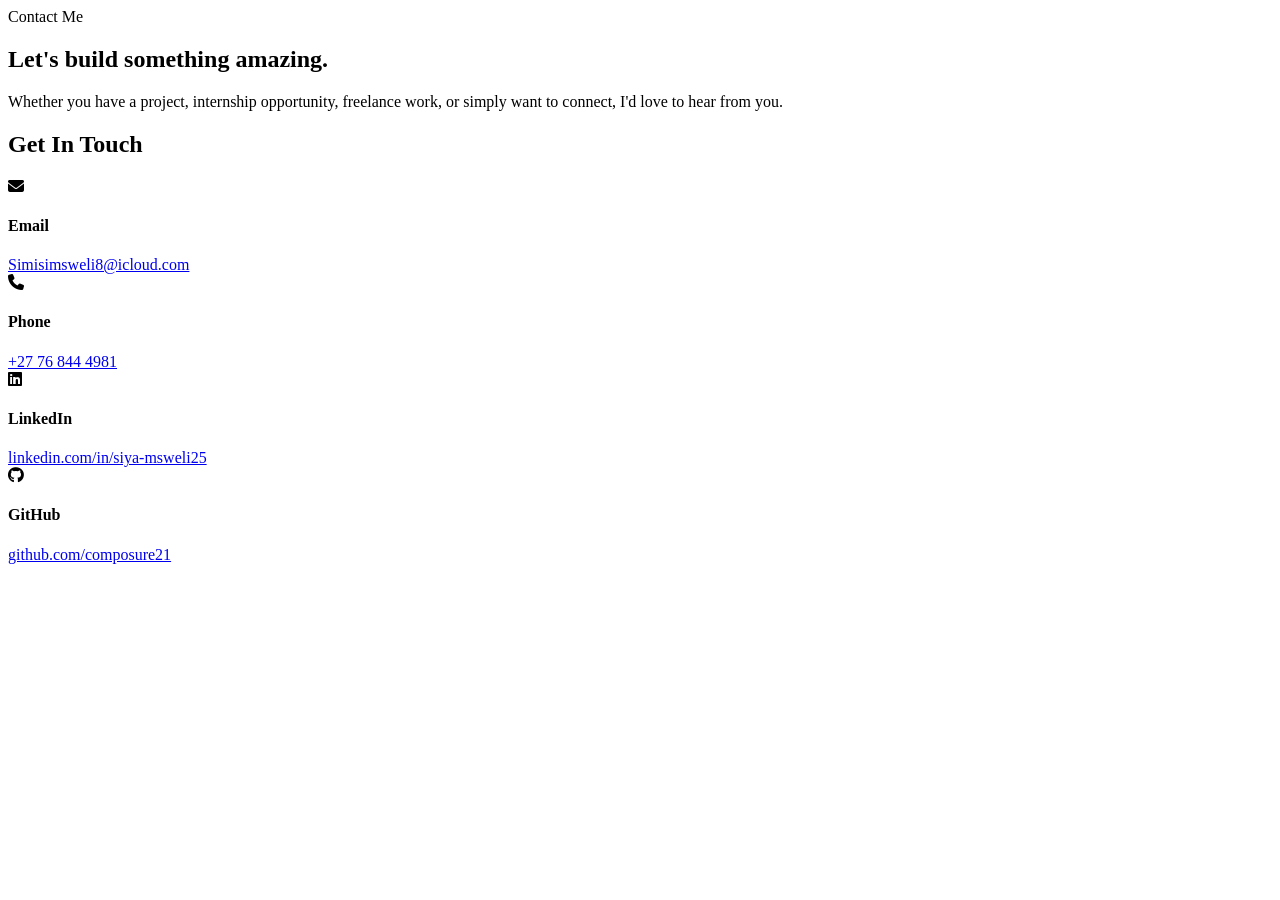
==== contact.html @ e55d7bf2 "contact.html" ====
<!DOCTYPE html>
<html lang="en">
<head>
  <meta charset="UTF-8">
  <meta name="viewport" content="width=device-width, initial-scale=1.0">
  <title>Contact</title>

  <!-- Styles -->
  <link rel="stylesheet" href="css/site.css">
  <link rel="stylesheet" href="https://cdnjs.cloudflare.com/ajax/libs/font-awesome/6.7.2/css/all.min.css">
</head>
<body>

  <!-- CONTACT -->
  <section class="contact-page">
    <div class="container contact-grid">

      <!-- Left -->
      <div class="contact-info fade-left">
        <span class="badge">Contact Me</span>
        <h1>
          Let's build <span>something amazing.</span>
        </h1>
        <p>
          Whether you have a project, internship opportunity,
          freelance work, or simply want to connect,
          I'd love to hear from you.
        </p>
      </div>

      <!-- Right -->
      <div class="contact-card fade-right">
        <h2>Get In Touch</h2>

        <div class="contact-details">

          <!-- Email -->
          <div class="contact-item">
            <i class="fas fa-envelope"></i>
            <div>
              <h4>Email</h4>
              <a href="mailto:Simisimsweli8@icloud.com">Simisimsweli8@icloud.com</a>
            </div>
          </div>

          <!-- Phone -->
          <div class="contact-item">
            <i class="fas fa-phone"></i>
            <div>
              <h4>Phone</h4>
              <a href="tel:+27768444981">+27 76 844 4981</a>
            </div>
          </div>

          <!-- LinkedIn -->
          <div class="contact-item">
            <i class="fab fa-linkedin"></i>
            <div>
              <h4>LinkedIn</h4>
              <a href="https://www.linkedin.com/in/siya-msweli25"
                 target="_blank"
                 rel="noopener noreferrer">
                linkedin.com/in/siya-msweli25
              </a>
            </div>
          </div>

          <!-- GitHub -->
          <div class="contact-item">
            <i class="fab fa-github"></i>
            <div>
              <h4>GitHub</h4>
              <a href="https://github.com/composure21"
                 target="_blank"
                 rel="noopener noreferrer">
                github.com/composure21
              </a>
            </div>
          </div>

        </div>
      </div>

    </div>
  </section>

  <!-- INTERSECTION OBSERVER -->
  <script>
    const observer = new IntersectionObserver(entries => {
      entries.forEach(entry => {
        if (entry.isIntersecting) {
          entry.target.classList.add("show");
        }
      });
    }, { threshold: 0.2 });

    document.querySelectorAll(".fade-up, .fade-left, .fade-right")
      .forEach(el => observer.observe(el));
  </script>

</body>
</html>
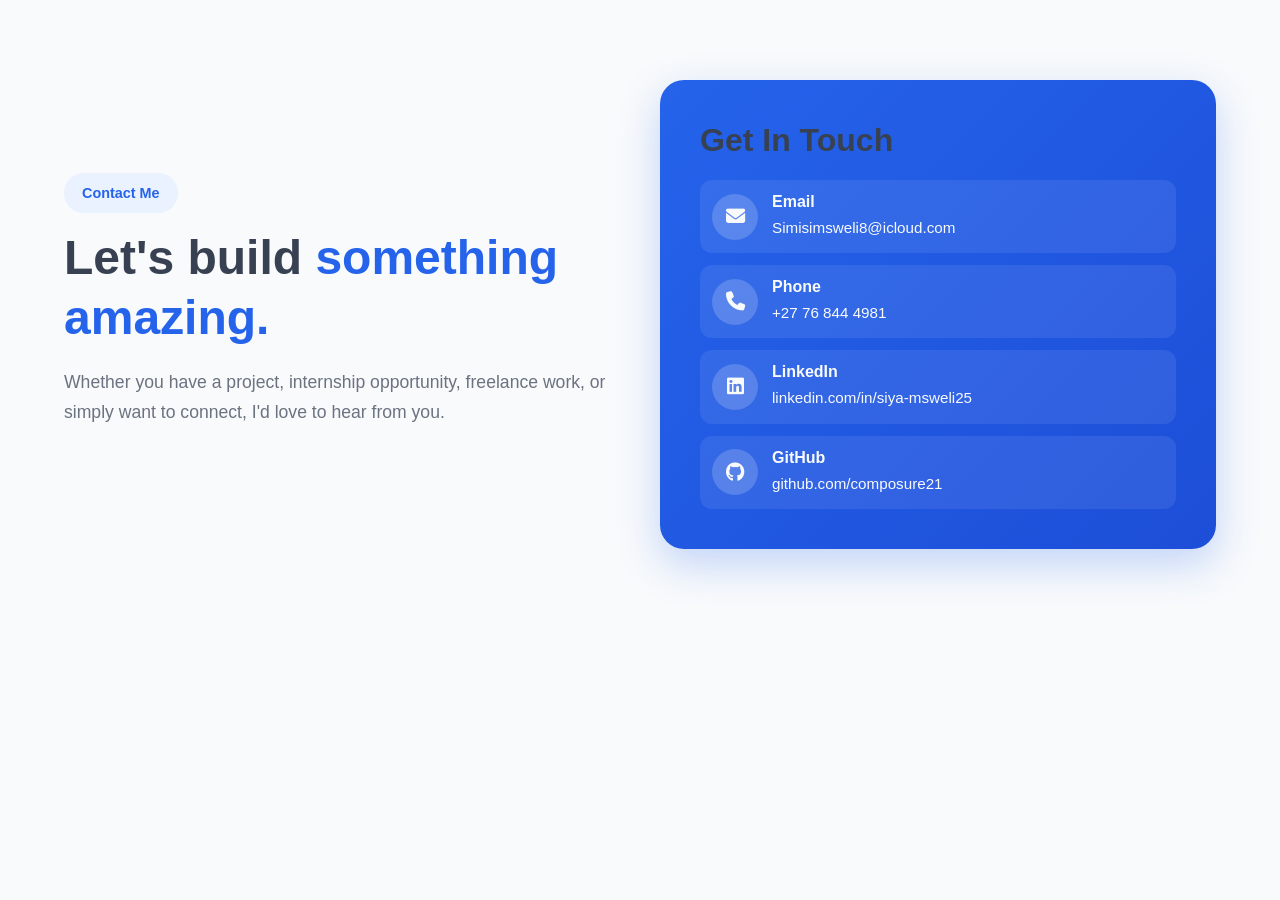
==== commit 8412c9b3: "Fix stylesheet link path in contact.html" ====
--- a/contact.html
+++ b/contact.html
@@ -6,7 +6,7 @@
   <title>Contact</title>
 
   <!-- Styles -->
-  <link rel="stylesheet" href="css/site.css">
+  <link rel="stylesheet" href="style.css">
   <link rel="stylesheet" href="https://cdnjs.cloudflare.com/ajax/libs/font-awesome/6.7.2/css/all.min.css">
 </head>
 <body>
--- a/style.css
+++ b/style.css
@@ -0,0 +1,520 @@
+html {
+    font-size: 14px;
+    position: relative;
+    min-height: 100%;
+}
+
+@media (min-width: 768px) {
+    html {
+        font-size: 16px;
+    }
+}
+
+:root {
+    --primary: #2563eb; /* refined blue */
+    --dark: #111827; /* deep gray for text */
+    --gray: #6b7280; /* neutral gray for body text */
+    --light: #f8fafc; /* soft background */
+    --accent: #374151; /* accent for headings */
+}
+
+/* Reset */
+* {
+    margin: 0;
+    padding: 0;
+    box-sizing: border-box;
+}
+
+body {
+    font-family: 'Inter', 'Segoe UI', sans-serif; /* modern, professional font */
+    background: var(--light);
+    color: var(--dark);
+    margin-bottom: 60px;
+    line-height: 1.7;
+}
+
+/* Navbar */
+.navbar {
+    font-family: 'Inter', 'Segoe UI', sans-serif;
+    font-weight: 500;
+    font-size: 1rem;
+    letter-spacing: 0.5px;
+}
+
+.navbar-brand {
+    font-weight: 700;
+    font-size: 1.2rem;
+    color: var(--primary);
+}
+
+.navbar-nav .nav-link {
+    color: var(--dark) !important;
+    margin-right: 20px;
+    transition: color 0.3s ease;
+}
+
+    .navbar-nav .nav-link:hover {
+        color: var(--primary) !important;
+    }
+
+/* Footer */
+.footer {
+    text-align: center; /* center content */
+    padding: 20px 0;
+    font-size: 0.95rem;
+    font-family: 'Inter', 'Segoe UI', sans-serif;
+    background-color: #1e40af; /* Blue background */
+    color: #ffffff; /* White text */
+}
+
+    .footer a {
+        color: #ffffff; /* White links */
+        text-decoration: none;
+        margin-left: 8px;
+    }
+
+        .footer a:hover {
+            color: #dbeafe; /* Light blue on hover */
+            text-decoration: underline;
+        }
+
+/* Global Typography */
+h1, h2, h3, h4 {
+    font-weight: 700;
+    line-height: 1.25;
+    margin-bottom: 20px;
+    color: var(--accent);
+    text-align: left;
+}
+
+h1 {
+    font-size: 3rem;
+}
+
+h2 {
+    font-size: 2.4rem;
+}
+
+h3 {
+    font-size: 1.8rem;
+}
+
+h4 {
+    font-size: 1.4rem;
+}
+
+    h1 span, h2 span, h3 span, h4 span {
+        color: var(--primary);
+    }
+
+p {
+    font-size: 1.1rem;
+    color: var(--gray);
+    margin-bottom: 28px;
+    text-align: left;
+}
+
+/* Container */
+.container {
+    width: 90%;
+    max-width: 1200px;
+    margin: auto;
+}
+
+/* Section spacing */
+section {
+    padding: 80px 0;
+}
+
+/* Buttons */
+.btn-primary {
+    background: var(--primary);
+    color: #fff;
+    padding: 14px 28px;
+    border-radius: 8px;
+    text-decoration: none;
+    font-weight: 600;
+    transition: background 0.3s ease;
+}
+
+    .btn-primary:hover {
+        background: #1e40af; /* darker blue hover */
+    }
+
+.btn-outline {
+    border: 2px solid var(--gray);
+    padding: 14px 28px;
+    border-radius: 8px;
+    text-decoration: none;
+    color: var(--dark);
+    font-weight: 600;
+    transition: all 0.3s ease;
+}
+
+    .btn-outline:hover {
+        background: var(--gray);
+        color: #fff;
+    }
+
+/* Hero */
+.hero-grid {
+    display: grid;
+    grid-template-columns: 1fr 1fr;
+    align-items: center;
+    gap: 60px;
+}
+
+.badge {
+    display: inline-block;
+    background: #eaf1ff;
+    color: var(--primary);
+    padding: 8px 18px;
+    border-radius: 30px;
+    font-size: .9rem;
+    font-weight: 600;
+    margin-bottom: 15px;
+}
+
+.hero-image img {
+    width: 430px;
+    border-radius: 12px;
+    display: block;
+    -webkit-mask-image: linear-gradient(to bottom, rgba(0,0,0,1) 80%, rgba(0,0,0,0) 100%);
+    mask-image: linear-gradient(to bottom, rgba(0,0,0,1) 80%, rgba(0,0,0,0) 100%);
+}
+
+.circle {
+    width: 430px;
+    height: 430px;
+    background: #edf4ff;
+    border-radius: 50%;
+    position: absolute;
+    z-index: -1;
+}
+
+.buttons {
+    display: flex;
+    gap: 15px;
+    margin-bottom: 18px;
+}
+
+.social-buttons {
+    display: flex;
+    gap: 15px;
+    flex-wrap: wrap;
+}
+
+.btn-social {
+    display: inline-flex;
+    align-items: center;
+    gap: 10px;
+    padding: 12px 22px;
+    border: 1px solid #d9e2f2;
+    border-radius: 12px;
+    background: #fff;
+    color: var(--dark);
+    text-decoration: none;
+    font-weight: 600;
+    transition: .3s ease;
+}
+
+    .btn-social i {
+        font-size: 1.1rem;
+        color: var(--primary);
+    }
+
+    .btn-social:hover {
+        background: var(--primary);
+        color: #fff;
+        transform: translateY(-2px);
+        border-color: var(--primary);
+    }
+
+        .btn-social:hover i {
+            color: #fff;
+        }
+
+/* About */
+.about-grid {
+    display: grid;
+    grid-template-columns: 1fr 1fr;
+    gap: 40px;
+    align-items: center;
+}
+
+.about-image img {
+    width: 100%;
+    height: 300px;
+    object-fit: cover;
+    border-radius: 12px;
+    border: 3px solid var(--primary);
+    display: block;
+    margin: 0 auto;
+}
+
+.about-text .section-title {
+    margin-bottom: 20px;
+}
+
+/* Info Cards */
+.info-cards {
+    display: grid;
+    grid-template-columns: repeat(4, 1fr);
+    gap: 20px;
+    margin-top: 30px;
+}
+
+.card {
+    background: #fff;
+    padding: 25px;
+    border-radius: 12px;
+    box-shadow: 0 4px 12px rgba(0,0,0,.08);
+    text-align: left;
+    transition: transform 0.3s ease;
+}
+
+    .card:hover {
+        transform: translateY(-5px);
+    }
+
+/* Skills */
+.skills-grid {
+    display: grid;
+    grid-template-columns: repeat(6, 1fr);
+    gap: 20px;
+    margin-top: 30px;
+}
+
+.skill {
+    background: #fff;
+    padding: 20px;
+    border-radius: 10px;
+    text-align: center;
+    font-size: 1rem;
+    color: var(--dark);
+    box-shadow: 0 2px 6px rgba(0,0,0,0.1);
+    transition: transform 0.3s ease;
+}
+
+    .skill img {
+        width: 40px;
+        height: 40px;
+        margin-bottom: 10px;
+        display: block;
+        margin: 0 auto;
+    }
+
+    .skill span {
+        display: block;
+        font-weight: 600;
+    }
+
+    .skill:hover {
+        transform: translateY(-5px);
+    }
+
+/* Projects */
+.project-grid {
+    display: grid;
+    grid-template-columns: repeat(3, 1fr);
+    gap: 30px;
+}
+
+.project-card {
+    background: #fff;
+    border-radius: 12px;
+    overflow: hidden;
+    box-shadow: 0 4px 16px rgba(0,0,0,.08);
+    text-align: left;
+    transition: transform 0.3s ease;
+}
+
+    .project-card:hover {
+        transform: translateY(-5px);
+    }
+
+    .project-card img {
+        width: 100%;
+        display: block;
+    }
+
+.github-btn {
+    display: inline-flex;
+    align-items: center;
+    justify-content: center;
+    gap: 10px;
+    padding: 12px 22px;
+    margin-top: 20px;
+    background: #000;
+    color: #fff;
+    text-decoration: none;
+    border-radius: 12px;
+    font-weight: 600;
+    transition: all 0.3s ease;
+}
+
+    .github-btn i {
+        font-size: 1.1rem;
+    }
+
+    .github-btn:hover {
+        background: #24292f; /* GitHub dark gray */
+        color: #fff;
+        transform: translateY(-2px);
+        box-shadow: 0 8px 20px rgba(0, 0, 0, 0.2);
+    }
+
+    .github-btn:active {
+        transform: translateY(0);
+    }
+
+.content {
+    padding: 20px;
+}
+
+    .content h3 {
+        font-size: 1.5rem;
+        font-weight: 600;
+        margin-bottom: 8px;
+        color: var(--accent);
+    }
+
+    .content p {
+        font-size: 1rem;
+        color: var(--gray);
+        line-height: 1.6;
+    }
+
+/* Contact */
+/* Contact */
+.contact-grid {
+    display: grid;
+    grid-template-columns: 1fr 1fr;
+    gap: 40px;
+    align-items: center;
+}
+
+.contact-card {
+    background: linear-gradient(135deg, #2563eb, #1d4ed8);
+    color: #fff;
+    padding: 40px;
+    border-radius: 24px;
+    box-shadow: 0 15px 40px rgba(37, 99, 235, 0.25);
+}
+
+    .contact-card h2 {
+        margin-bottom: 20px;
+        font-size: 2rem;
+        font-weight: 700;
+    }
+
+.contact-details {
+    display: flex;
+    flex-direction: column;
+    gap: 12px;
+}
+/* tightened gap */
+.contact-item {
+    display: flex;
+    align-items: center;
+    gap: 14px;
+    padding: 12px;
+    border-radius: 12px;
+    background: rgba(255, 255, 255, 0.08);
+    transition: all 0.3s ease;
+}
+
+    .contact-item:hover {
+        background: rgba(255, 255, 255, 0.15);
+        transform: translateX(6px);
+    }
+
+    .contact-item i {
+        width: 46px;
+        height: 46px;
+        display: flex;
+        align-items: center;
+        justify-content: center;
+        border-radius: 50%;
+        background: rgba(255, 255, 255, 0.18);
+        font-size: 1.2rem;
+        color: #f8fafc;
+    }
+
+    .contact-item h4 {
+        margin: 0 0 2px;
+        font-size: 1rem;
+        font-weight: 600;
+        color: #f8fafc;
+    }
+
+    .contact-item a {
+        color: #f8fafc;
+        text-decoration: none;
+        font-size: 0.95rem;
+    }
+
+        .contact-item a:hover {
+            color: #f8fafc;
+            text-decoration: underline;
+        }
+
+
+
+/* Fade Animation */
+.fade-up,
+.fade-left,
+.fade-right {
+    opacity: 0;
+    transition: 1s ease;
+}
+
+.fade-up {
+    transform: translateY(40px);
+}
+
+.fade-left {
+    transform: translateX(-50px);
+}
+
+.fade-right {
+    transform: translateX(50px);
+}
+
+.show {
+    opacity: 1;
+    transform: translate(0);
+}
+
+/* Responsive */
+@media(max-width: 992px) {
+    .hero-grid,
+    .about-grid,
+    .project-grid,
+    .contact-grid {
+        grid-template-columns: 1fr;
+    }
+
+    .info-cards {
+        grid-template-columns: repeat(2, 1fr);
+    }
+
+    h1 {
+        font-size: 2.4rem;
+    }
+}
+
+@media(max-width: 768px) {
+    .info-cards {
+        grid-template-columns: 1fr;
+    }
+
+    .hero-image img {
+        width: 280px;
+    }
+
+    .circle {
+        width: 300px;
+        height: 300px;
+    }
+}
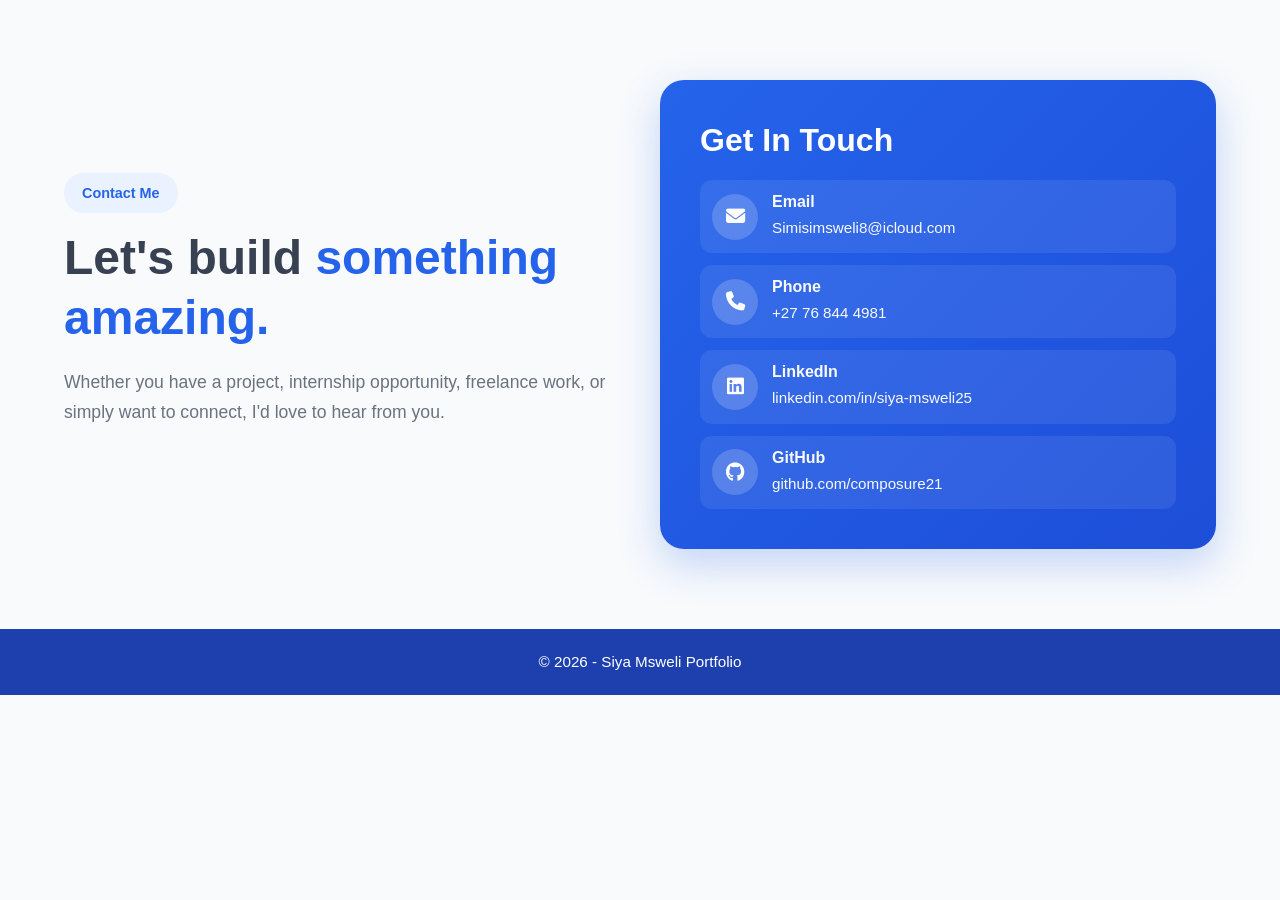
==== commit f6a7b721: "Add footer with copyright information" ====
--- a/contact.html
+++ b/contact.html
@@ -84,6 +84,12 @@
     </div>
   </section>
 
+<footer class="border-top footer">
+    <div class="container">
+        &copy; 2026 - Siya Msweli Portfolio
+    </div>
+</footer>
+  
   <!-- INTERSECTION OBSERVER -->
   <script>
     const observer = new IntersectionObserver(entries => {
--- a/style.css
+++ b/style.css
@@ -93,6 +93,7 @@
 
 h2 {
     font-size: 2.4rem;
+    color: #fff;
 }
 
 h3 {
@@ -386,7 +387,6 @@
     }
 
 /* Contact */
-/* Contact */
 .contact-grid {
     display: grid;
     grid-template-columns: 1fr 1fr;
@@ -438,7 +438,7 @@
         border-radius: 50%;
         background: rgba(255, 255, 255, 0.18);
         font-size: 1.2rem;
-        color: #f8fafc;
+        color: #fff;
     }
 
     .contact-item h4 {
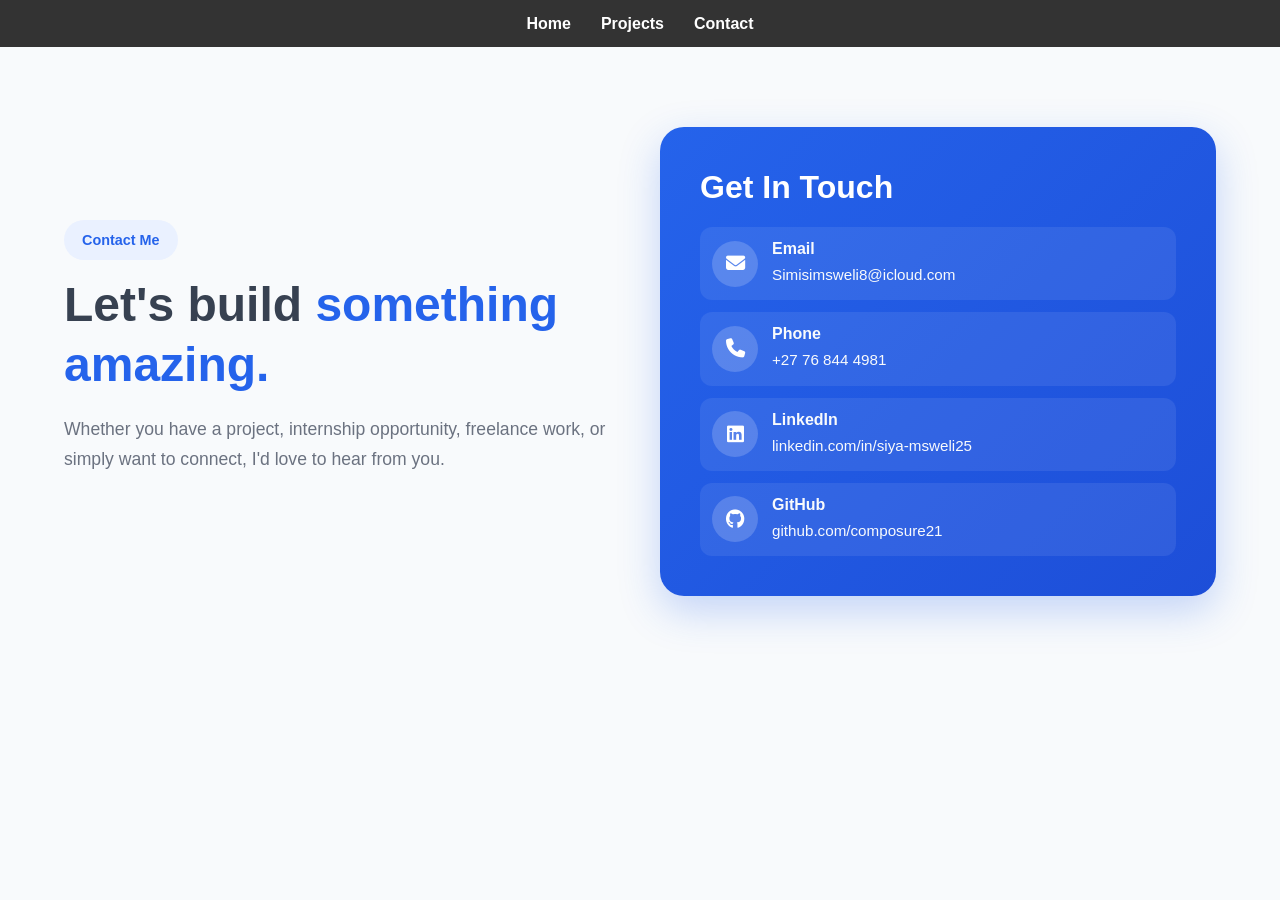
==== commit 046d649c: "Remove footer from contact.html Removed footer section from contact.html." ====
--- a/contact.html
+++ b/contact.html
@@ -1,4 +1,13 @@
 <!DOCTYPE html>
+
+<nav>
+  <ul>
+    <li><a href="index.html">Home</a></li>
+    <li><a href="projects.html">Projects</a></li>
+    <li><a href="contact.html">Contact</a></li>
+  </ul>
+</nav>
+
 <html lang="en">
 <head>
   <meta charset="UTF-8">
@@ -83,12 +92,6 @@
 
     </div>
   </section>
-
-<footer class="border-top footer">
-    <div class="container">
-        &copy; 2026 - Siya Msweli Portfolio
-    </div>
-</footer>
   
   <!-- INTERSECTION OBSERVER -->
   <script>
--- a/style.css
+++ b/style.css
@@ -34,47 +34,47 @@
 }
 
 /* Navbar */
-.navbar {
-    font-family: 'Inter', 'Segoe UI', sans-serif;
-    font-weight: 500;
-    font-size: 1rem;
-    letter-spacing: 0.5px;
-}
-
-.navbar-brand {
-    font-weight: 700;
-    font-size: 1.2rem;
-    color: var(--primary);
-}
-
-.navbar-nav .nav-link {
-    color: var(--dark) !important;
-    margin-right: 20px;
-    transition: color 0.3s ease;
-}
-
-    .navbar-nav .nav-link:hover {
-        color: var(--primary) !important;
-    }
-
-/* Footer */
-.footer {
-    text-align: center; /* center content */
-    padding: 20px 0;
-    font-size: 0.95rem;
-    font-family: 'Inter', 'Segoe UI', sans-serif;
-    background-color: #1e40af; /* Blue background */
-    color: #ffffff; /* White text */
-}
-
-    .footer a {
-        color: #ffffff; /* White links */
+nav {
+    background-color: #333;
+    padding: 10px;
+}
+
+    nav ul {
+        list-style: none;
+        display: flex;
+        justify-content: center;
+        margin: 0;
+        padding: 0;
+    }
+
+        nav ul li {
+            margin: 0 15px;
+        }
+
+            nav ul li a {
+                color: #fff;
+                text-decoration: none;
+                font-weight: bold;
+            }
+
+                nav ul li a:hover {
+                    color: #00bfff;
+                }
+
+footer {
+    background-color: #2563eb;
+    color: #fff;
+    text-align: center;
+    padding: 80px;
+    margin-top: 40px;
+}
+
+    footer a {
+        color: #2563eb;
         text-decoration: none;
-        margin-left: 8px;
-    }
-
-        .footer a:hover {
-            color: #dbeafe; /* Light blue on hover */
+    }
+
+        footer a:hover {
             text-decoration: underline;
         }
 
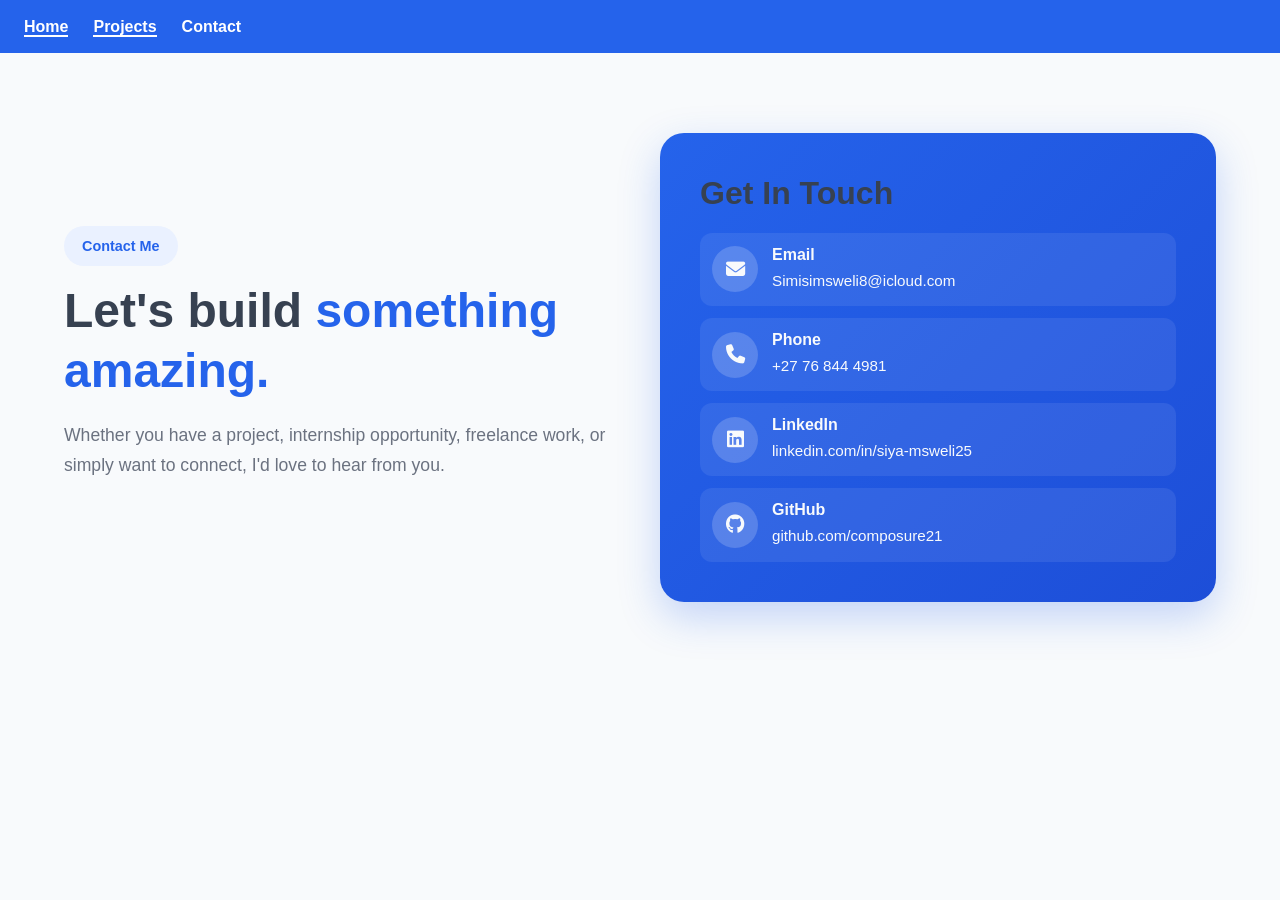
==== commit 8ee39703: "Refactor navigation structure in contact.html Updated navigation links to include 'nav-links' class " ====
--- a/contact.html
+++ b/contact.html
@@ -1,11 +1,11 @@
 <!DOCTYPE html>
 
 <nav>
-  <ul>
-    <li><a href="index.html">Home</a></li>
-    <li><a href="projects.html">Projects</a></li>
-    <li><a href="contact.html">Contact</a></li>
-  </ul>
+    <ul class="nav-links">
+        <li><a href="index.html" class="active">Home</a></li>
+        <li><a href="projects.html" class="active">Projects</a></li>
+        <li><a href="contact.html">Contact</a></li>
+    </ul>
 </nav>
 
 <html lang="en">
--- a/style.css
+++ b/style.css
@@ -31,50 +31,63 @@
     color: var(--dark);
     margin-bottom: 60px;
     line-height: 1.7;
+
+    main {
+        flex: 1; /* pushes footer down */
+    }
 }
 
 /* Navbar */
 nav {
-    background-color: #333;
-    padding: 10px;
-}
-
-    nav ul {
-        list-style: none;
-        display: flex;
-        justify-content: center;
-        margin: 0;
-        padding: 0;
-    }
-
-        nav ul li {
-            margin: 0 15px;
+    background-color: var(--primary); /* blue background */
+    padding: 0.8rem 1.5rem;
+}
+
+.nav-links {
+    display: flex; /* puts items in a row */
+    list-style: none; /* removes bullets */
+    margin: 0;
+    padding: 0;
+    gap: 25px; /* spacing between links */
+}
+
+    .nav-links li {
+        display: inline; /* inline layout */
+    }
+
+    .nav-links a {
+        color: #ffffff; /* white text */
+        text-decoration: none;
+        font-weight: 600;
+        transition: color 0.3s ease;
+    }
+
+        .nav-links a:hover {
+            color: #dbeafe; /* light blue hover */
         }
 
-            nav ul li a {
-                color: #fff;
-                text-decoration: none;
-                font-weight: bold;
-            }
-
-                nav ul li a:hover {
-                    color: #00bfff;
-                }
-
-footer {
-    background-color: #2563eb;
-    color: #fff;
-    text-align: center;
-    padding: 80px;
-    margin-top: 40px;
-}
-
-    footer a {
-        color: #2563eb;
+        .nav-links a.active {
+            border-bottom: 2px solid #ffffff; /* highlight active link */
+        }
+
+/* Footer */
+.footer {
+    text-align: center; /* center content */
+    padding: 1rem;
+    font-size: 0.95rem;
+    font-family: 'Inter', 'Segoe UI', sans-serif;
+    background-color: #1e40af; /* Blue background */
+    color: #ffffff; /* White text */
+}
+
+    .footer a {
+        color: #ffffff; /* White links */
         text-decoration: none;
-    }
-
-        footer a:hover {
+        margin-left: 8px;
+    }
+
+        .footer a:hover {
+            color: #dbeafe; /* Light blue on hover */
             text-decoration: underline;
         }
 
@@ -93,7 +106,6 @@
 
 h2 {
     font-size: 2.4rem;
-    color: #fff;
 }
 
 h3 {
@@ -278,16 +290,20 @@
         transform: translateY(-5px);
     }
 
-/* Skills */
+/* Skills Grid */
 .skills-grid {
     display: grid;
-    grid-template-columns: repeat(6, 1fr);
+    grid-template-columns: repeat(4, 1fr); /* 4 columns per row */
     gap: 20px;
     margin-top: 30px;
-}
-
+    justify-items: center; /* centers each skill card */
+}
+
+/* Skill Card */
 .skill {
     background: #fff;
+    width: 100%; /* fills grid cell */
+    min-height: 160px; /* consistent height */
     padding: 20px;
     border-radius: 10px;
     text-align: center;
@@ -295,24 +311,43 @@
     color: var(--dark);
     box-shadow: 0 2px 6px rgba(0,0,0,0.1);
     transition: transform 0.3s ease;
-}
-
+    display: flex; /* flexbox for vertical alignment */
+    flex-direction: column;
+    justify-content: center; /* centers content vertically */
+}
+
+    /* Skill Icon */
     .skill img {
         width: 40px;
         height: 40px;
-        margin-bottom: 10px;
+        margin: 0 auto 10px;
         display: block;
-        margin: 0 auto;
-    }
-
+    }
+
+    /* Skill Label */
     .skill span {
         display: block;
         font-weight: 600;
     }
 
+    /* Hover Effect */
     .skill:hover {
         transform: translateY(-5px);
     }
+
+/* Responsive */
+@media(max-width: 768px) {
+    .skills-grid {
+        grid-template-columns: repeat(2, 1fr); /* 2 per row on tablets */
+    }
+}
+
+@media(max-width: 500px) {
+    .skills-grid {
+        grid-template-columns: 1fr; /* stack vertically on mobile */
+    }
+}
+
 
 /* Projects */
 .project-grid {
@@ -340,12 +375,14 @@
     }
 
 .github-btn {
-    display: inline-flex;
+    display: flex;
     align-items: center;
     justify-content: center;
     gap: 10px;
+    width: 255px;
+    height: 40px;
     padding: 12px 22px;
-    margin-top: 20px;
+    margin: 20px auto 0; /* was margin-top: 20px */
     background: #000;
     color: #fff;
     text-decoration: none;
@@ -438,7 +475,7 @@
         border-radius: 50%;
         background: rgba(255, 255, 255, 0.18);
         font-size: 1.2rem;
-        color: #fff;
+        color: #f8fafc;
     }
 
     .contact-item h4 {
@@ -517,4 +554,5 @@
         width: 300px;
         height: 300px;
     }
-}
+
+}
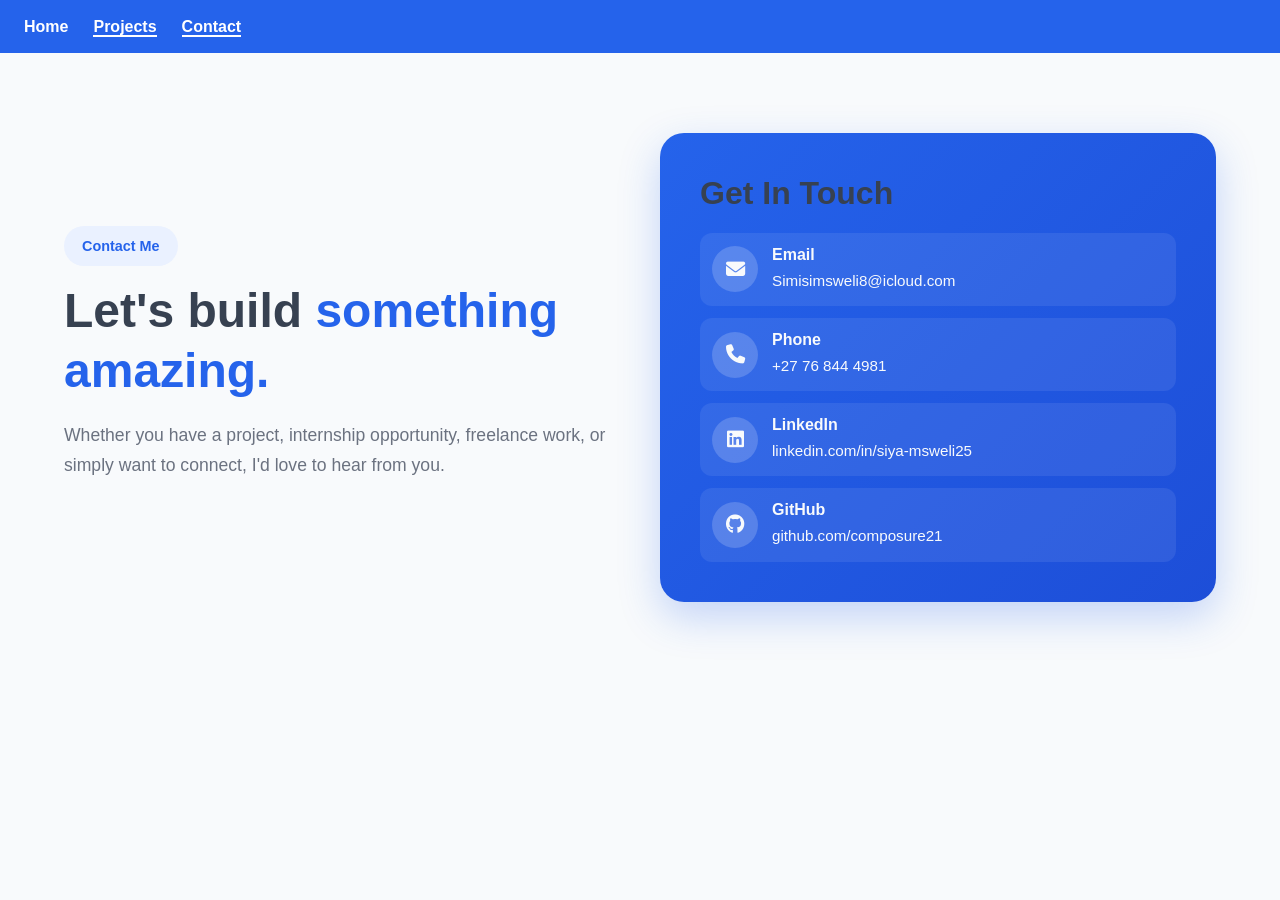
==== commit 8a27058a: "Update navigation links in contact.html" ====
--- a/contact.html
+++ b/contact.html
@@ -2,9 +2,9 @@
 
 <nav>
     <ul class="nav-links">
-        <li><a href="index.html" class="active">Home</a></li>
+        <li><a href="index.html">Home</a></li>
         <li><a href="projects.html" class="active">Projects</a></li>
-        <li><a href="contact.html">Contact</a></li>
+        <li><a href="contact.html" class="active">Contact</a></li>
     </ul>
 </nav>
 
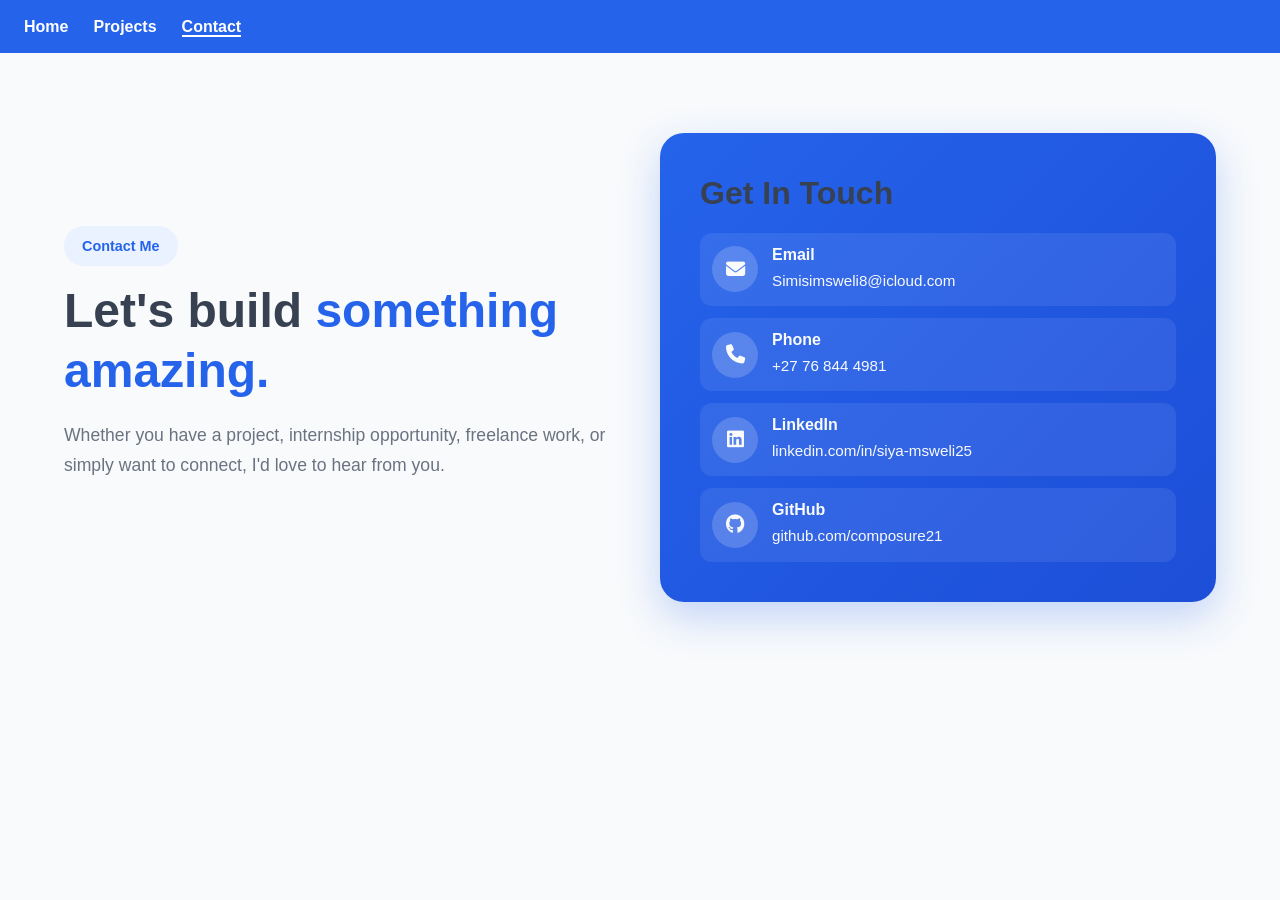
==== commit f3758e20: "Remove active class from Projects link" ====
--- a/contact.html
+++ b/contact.html
@@ -3,7 +3,7 @@
 <nav>
     <ul class="nav-links">
         <li><a href="index.html">Home</a></li>
-        <li><a href="projects.html" class="active">Projects</a></li>
+        <li><a href="projects.html">Projects</a></li>
         <li><a href="contact.html" class="active">Contact</a></li>
     </ul>
 </nav>
